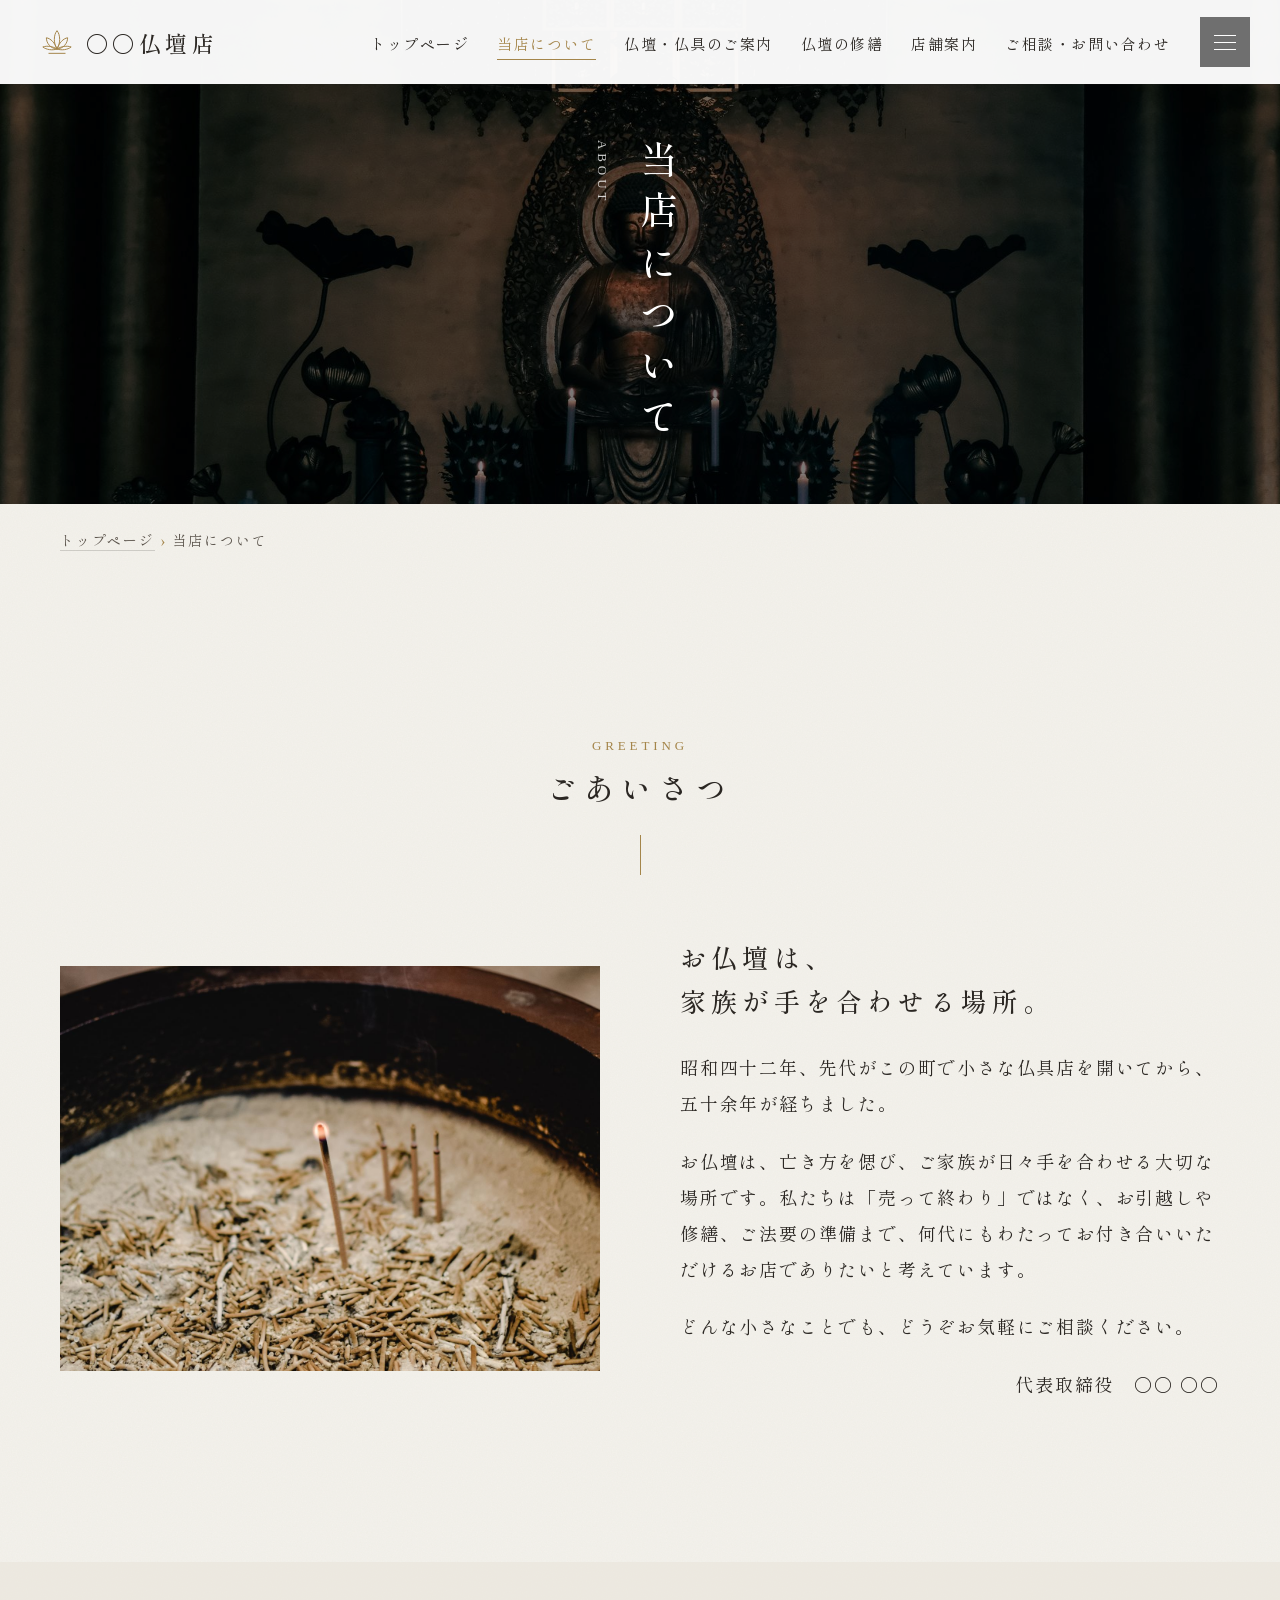
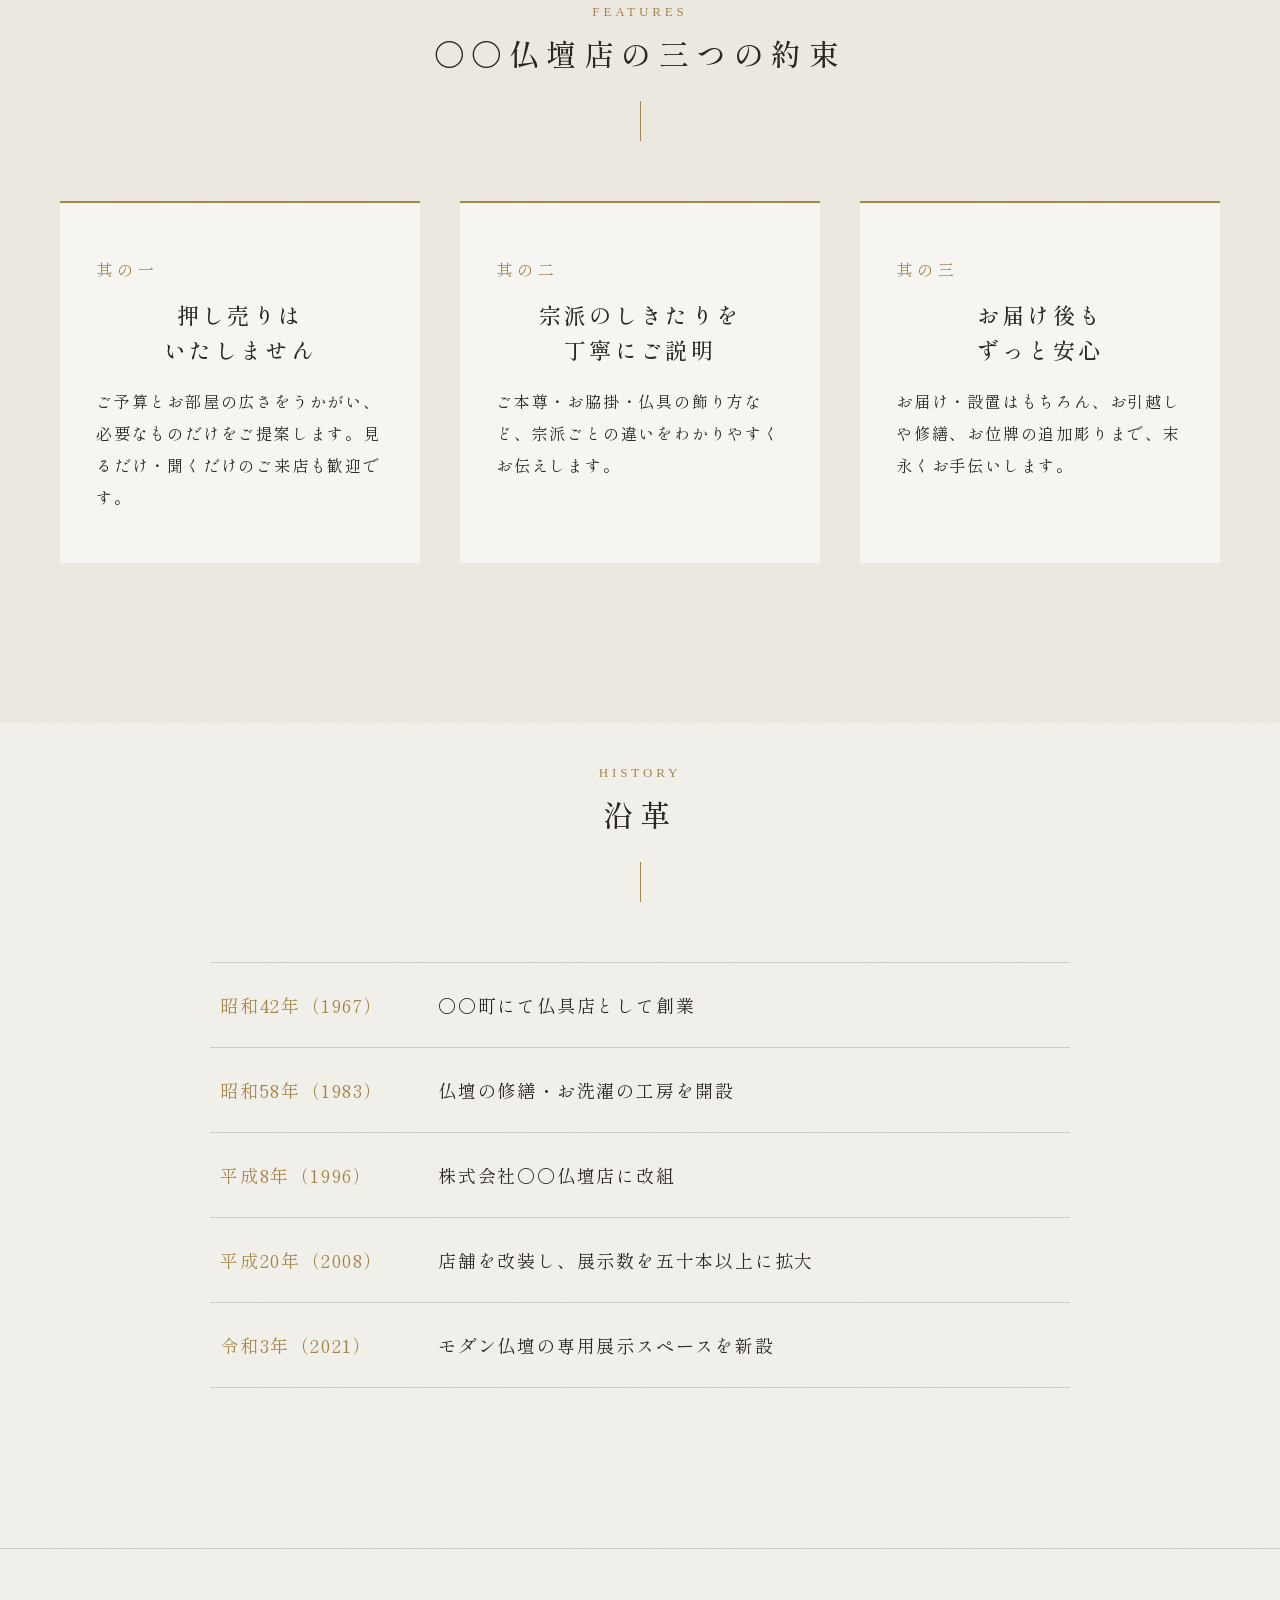
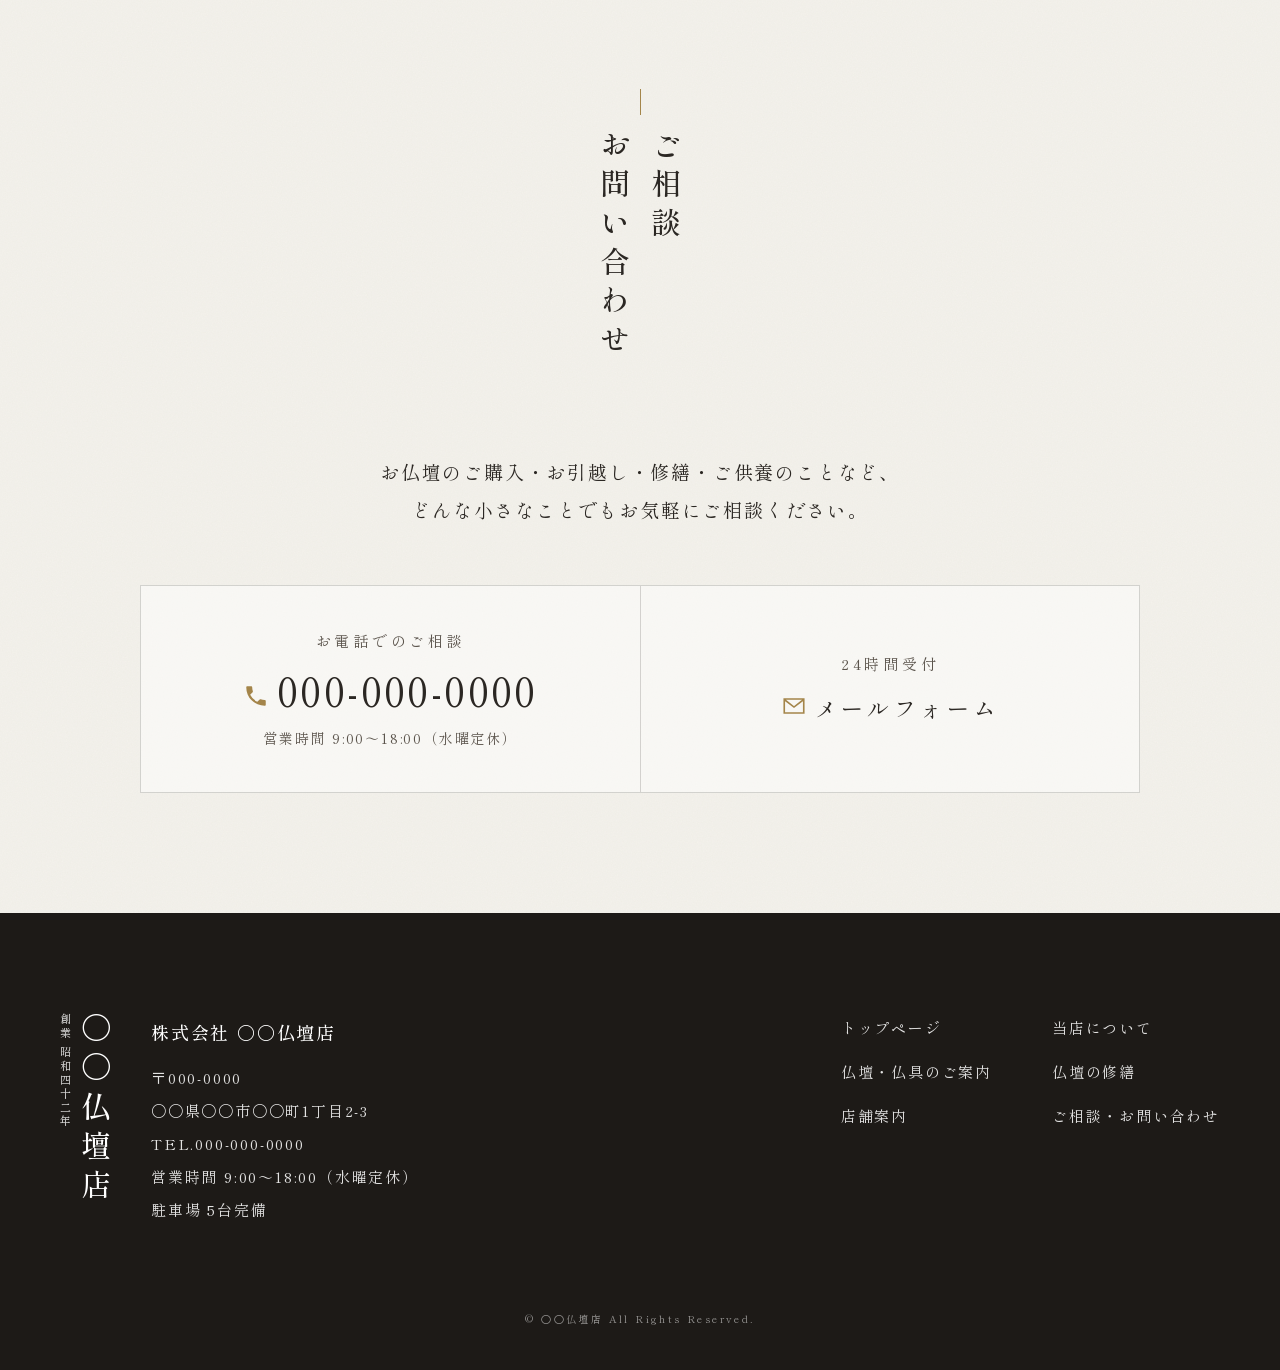
==== about/index.html @ ef10c107 "仏壇店サイト 初回コミット 木原仏壇店の構成・雰囲気に寄せた6ページの静的サイト。 明朝体と縦書きの見出し、全画面スライド、ページ遷移のフェード、 スクロール時のふわっと表示、スマホ用の固定相談ボタン" ====
<!DOCTYPE html>
<html lang="ja">
<head>
<meta charset="UTF-8">
<meta name="viewport" content="width=device-width, initial-scale=1">
<title>当店について｜〇〇仏壇店</title>
<meta name="description" content="〇〇仏壇店のごあいさつ、三つの約束、沿革をご紹介します。">
<script>document.documentElement.classList.add("js");</script>
<link rel="preconnect" href="https://fonts.googleapis.com">
<link rel="preconnect" href="https://fonts.gstatic.com" crossorigin>
<link rel="stylesheet" href="https://fonts.googleapis.com/css2?family=Shippori+Mincho:wght@400;500;600&display=swap">
<link rel="stylesheet" href="../assets/css/style.css">
</head>
<body class="is-sub">
<div class="page-fade" aria-hidden="true"></div>

<!-- ロゴマーク（蓮）：各所で <use> して使い回す -->
<svg width="0" height="0" style="position:absolute" aria-hidden="true">
  <symbol id="lotus" viewBox="0 0 48 48"><g fill="none" stroke="currentColor" stroke-width="1.4" stroke-linejoin="round"><path d="M24 8c-5 6-5 18 0 26 5-8 5-20 0-26z"/><path d="M24 34c-3-9-9-15-15-16 0 8 6 15 15 16z"/><path d="M24 34c3-9 9-15 15-16 0 8-6 15-15 16z"/><path d="M24 34C18 30 10 29 4 31c5 4 13 5 20 3z"/><path d="M24 34c6-4 14-5 20-3-5 4-13 5-20 3z"/><path d="M12 40h24"/></g></symbol>
  <symbol id="i-tel" viewBox="0 0 24 24"><path fill="currentColor" d="M6.6 10.8a15.1 15.1 0 0 0 6.6 6.6l2.2-2.2c.3-.3.7-.4 1-.2 1.1.4 2.3.6 3.6.6.6 0 1 .4 1 1V20c0 .6-.4 1-1 1A17 17 0 0 1 3 4c0-.6.4-1 1-1h3.5c.6 0 1 .4 1 1 0 1.3.2 2.5.6 3.6.1.3 0 .7-.2 1z"/></symbol>
  <symbol id="i-mail" viewBox="0 0 24 24"><path fill="none" stroke="currentColor" stroke-width="1.5" d="M3 5.5h18v13H3zM3 6l9 7 9-7"/></symbol>
  <symbol id="i-up" viewBox="0 0 24 24"><path fill="none" stroke="currentColor" stroke-width="1.5" d="M5 15l7-7 7 7"/></symbol>
</svg>

<!-- ========== 共通ヘッダー ここから ========== -->
<header class="header">
  <a class="header__logo" href="../index.html">
    <svg class="logo-mark" aria-hidden="true"><use href="#lotus"/></svg>
    <span class="logo-name">〇〇仏壇店</span>
  </a>
  <nav class="header__nav" aria-label="グローバルナビゲーション">
    <ul>
      <li><a href="../index.html">トップページ</a></li>
      <li><a class="is-current" href="../about/index.html" aria-current="page">当店について</a></li>
      <li><a href="../products/index.html">仏壇・仏具のご案内</a></li>
      <li><a href="../repair/index.html">仏壇の修繕</a></li>
      <li><a href="../shop/index.html">店舗案内</a></li>
      <li><a href="../contact/index.html">ご相談・お問い合わせ</a></li>
    </ul>
  </nav>
  <a class="header__tel" href="tel:0000000000"><small>お電話でのご相談</small>TEL.000-000-0000</a>
</header>

<button class="menu-btn" type="button" aria-label="メニューを開く" aria-controls="gmenu" aria-expanded="false"><span></span><span></span><span></span></button>
<nav class="gmenu" id="gmenu" aria-label="メニュー">
  <div class="gmenu__inner">
    <ul class="gmenu__list">
      <li><a href="../index.html">トップページ</a></li>
      <li><a class="is-current" href="../about/index.html" aria-current="page">当店について</a></li>
      <li><a href="../products/index.html">仏壇・仏具のご案内</a></li>
      <li><a href="../repair/index.html">仏壇の修繕</a></li>
      <li><a href="../shop/index.html">店舗案内</a></li>
      <li><a href="../contact/index.html">ご相談・お問い合わせ</a></li>
    </ul>
    <div class="gmenu__info">
      〇〇仏壇店<br>
      〒000-0000 〇〇県〇〇市〇〇町1丁目2-3<br>
      <a class="tel" href="tel:0000000000">TEL.000-000-0000</a>
      営業時間 9:00〜18:00（水曜定休）
    </div>
  </div>
</nav>
<!-- ========== 共通ヘッダー ここまで ========== -->

<div class="page-hero" id="top">
  <img src="../assets/img/about.jpg" alt="">
  <h1 class="page-hero__title">当店について<small>ABOUT</small></h1>
</div>
<nav class="breadcrumb" aria-label="パンくずリスト">
  <ol>
    <li><a href="../index.html">トップページ</a></li>
    <li aria-current="page">当店について</li>
  </ol>
</nav>
<main>
  <section class="section">
    <div class="wrapper">
      <h2 class="h-title fade-up"><small>GREETING</small>ごあいさつ</h2>
      <div class="media">
        <div class="media__img fade-up"><img src="../assets/img/incense.jpg" alt="香炉に立てられたお線香" loading="lazy"></div>
        <div class="media__body fade-up delay-1">
          <h3 class="media__title">お仏壇は、<br>家族が手を合わせる場所。</h3>
          <p>昭和四十二年、先代がこの町で小さな仏具店を開いてから、五十余年が経ちました。</p>
          <p>お仏壇は、亡き方を偲び、ご家族が日々手を合わせる大切な場所です。私たちは「売って終わり」ではなく、お引越しや修繕、ご法要の準備まで、何代にもわたってお付き合いいただけるお店でありたいと考えています。</p>
          <p>どんな小さなことでも、どうぞお気軽にご相談ください。</p>
          <p class="signature">代表取締役　〇〇 〇〇</p>
        </div>
      </div>
    </div>
  </section>

  <section class="section bg-deep">
    <div class="wrapper">
      <h2 class="h-title fade-up"><small>FEATURES</small>〇〇仏壇店の三つの約束</h2>
      <div class="features">
        <div class="feature fade-up">
          <p class="feature__num">其の一</p>
          <h3 class="feature__title">押し売りは<br>いたしません</h3>
          <p>ご予算とお部屋の広さをうかがい、必要なものだけをご提案します。見るだけ・聞くだけのご来店も歓迎です。</p>
        </div>
        <div class="feature fade-up delay-1">
          <p class="feature__num">其の二</p>
          <h3 class="feature__title">宗派のしきたりを<br>丁寧にご説明</h3>
          <p>ご本尊・お脇掛・仏具の飾り方など、宗派ごとの違いをわかりやすくお伝えします。</p>
        </div>
        <div class="feature fade-up delay-2">
          <p class="feature__num">其の三</p>
          <h3 class="feature__title">お届け後も<br>ずっと安心</h3>
          <p>お届け・設置はもちろん、お引越しや修繕、お位牌の追加彫りまで、末永くお手伝いします。</p>
        </div>
      </div>
    </div>
  </section>

  <section class="section">
    <div class="wrapper">
      <h2 class="h-title fade-up"><small>HISTORY</small>沿革</h2>
      <ol class="history fade-up">
        <li><time>昭和42年（1967）</time><span>〇〇町にて仏具店として創業</span></li>
        <li><time>昭和58年（1983）</time><span>仏壇の修繕・お洗濯の工房を開設</span></li>
        <li><time>平成8年（1996）</time><span>株式会社〇〇仏壇店に改組</span></li>
        <li><time>平成20年（2008）</time><span>店舗を改装し、展示数を五十本以上に拡大</span></li>
        <li><time>令和3年（2021）</time><span>モダン仏壇の専用展示スペースを新設</span></li>
      </ol>
    </div>
  </section>
</main>

<!-- ========== お問い合わせ帯（共通） ========== -->
<section class="contact-band" aria-labelledby="contact-band-title">
  <div class="wrapper">
    <h2 class="sec-title sec-title--center fade-up" id="contact-band-title">ご相談<br>お問い合わせ</h2>
    <p class="contact-band__lead fade-up">お仏壇のご購入・お引越し・修繕・ご供養のことなど、<br class="pc-only">どんな小さなことでもお気軽にご相談ください。</p>
    <div class="contact-box fade-up">
      <div>
        <p class="contact-box__label">お電話でのご相談</p>
        <a class="contact-box__tel" href="tel:0000000000"><svg aria-hidden="true"><use href="#i-tel"/></svg>000-000-0000</a>
        <p class="contact-box__note">営業時間 9:00〜18:00（水曜定休）</p>
      </div>
      <a class="contact-box__mail" href="../contact/index.html">
        <span class="contact-box__label">24時間受付</span>
        <span><svg aria-hidden="true"><use href="#i-mail"/></svg>メールフォーム</span>
      </a>
    </div>
  </div>
</section>

<!-- ========== 共通フッター ========== -->
<footer class="footer">
  <div class="wrapper">
    <div class="footer__inner">
      <div class="footer__brand">
        <p class="logo-name">〇〇仏壇店<small>創業 昭和四十二年</small></p>
        <address class="footer__address">
          <strong>株式会社 〇〇仏壇店</strong>
          〒000-0000<br>
          〇〇県〇〇市〇〇町1丁目2-3<br>
          TEL.000-000-0000<br>
          営業時間 9:00〜18:00（水曜定休）<br>
          駐車場 5台完備
        </address>
      </div>
      <nav class="footer__nav" aria-label="フッターナビゲーション">
        <ul>
      <li><a href="../index.html">トップページ</a></li>
      <li><a href="../about/index.html">当店について</a></li>
      <li><a href="../products/index.html">仏壇・仏具のご案内</a></li>
      <li><a href="../repair/index.html">仏壇の修繕</a></li>
      <li><a href="../shop/index.html">店舗案内</a></li>
      <li><a href="../contact/index.html">ご相談・お問い合わせ</a></li>
        </ul>
      </nav>
    </div>
    <p class="footer__copy"><small>&copy; 〇〇仏壇店 All Rights Reserved.</small></p>
  </div>
</footer>

<a class="to-top" href="#top" aria-label="ページの先頭へ"><svg aria-hidden="true"><use href="#i-up"/></svg></a>

<div class="sp-cta">
  <a href="tel:0000000000">電話で相談</a>
  <a href="../contact/index.html">メールで相談</a>
</div>

<script src="../assets/js/main.js"></script>
</body>
</html>
---- assets/css/style.css ----
@charset "UTF-8";
/* =========================================================
   〇〇仏壇店  共通スタイル
   - 明朝体・縦書き見出し・和紙の地色・金のアクセント
   - 1000px 未満では本文を横書きに切り替えて読みやすくする
   ========================================================= */

:root {
  --paper: #f4f2ec;
  --paper-deep: #e9e5da;
  --ink: #2b2723;
  --ink-soft: #5b544c;
  --gold: #a4854a;
  --gold-light: #cfb57e;
  --lacquer: #1d1a17;
  --line: rgba(43, 39, 35, .18);
  --white: #fff;
  --side-w: 116px;
  --ease: cubic-bezier(.25, .46, .45, .94);
  --font: "Shippori Mincho", "Hiragino Mincho ProN", "Yu Mincho", serif;
}

*, *::before, *::after { box-sizing: border-box; margin: 0; padding: 0; }

html { scroll-behavior: smooth; -webkit-text-size-adjust: 100%; overflow-x: clip; }

body {
  font-family: var(--font);
  font-size: 18px;
  line-height: 2;
  letter-spacing: .1em;
  color: var(--ink);
  background-color: var(--paper);
  /* 和紙の繊維感（SVGノイズ） */
  background-image: url("data:image/svg+xml,%3Csvg xmlns='http://www.w3.org/2000/svg' width='300' height='300'%3E%3Cfilter id='n'%3E%3CfeTurbulence type='fractalNoise' baseFrequency='.8' numOctaves='3' stitchTiles='stitch'/%3E%3CfeColorMatrix values='0 0 0 0 .4 0 0 0 0 .36 0 0 0 0 .3 0 0 0 .07 0'/%3E%3C/filter%3E%3Crect width='100%25' height='100%25' filter='url(%23n)'/%3E%3C/svg%3E");
  overflow-x: hidden;
  -webkit-font-smoothing: antialiased;
}

img { max-width: 100%; height: auto; display: block; }
a { color: inherit; text-decoration: none; }
ul, ol { list-style: none; }
h1, h2, h3, h4 { font-weight: 500; }
button { font: inherit; color: inherit; background: none; border: 0; cursor: pointer; }

.vertical { writing-mode: vertical-rl; }
.sp-only { display: none; }
.visually-hidden {
  position: absolute; width: 1px; height: 1px; overflow: hidden;
  clip: rect(0 0 0 0); white-space: nowrap;
}

/* ---------- ページ遷移（やわらかいフェード） ---------- */
.page-fade {
  position: fixed; inset: 0; z-index: 999;
  background: var(--paper);
  pointer-events: none;
  opacity: 1;
  transition: opacity 1.2s var(--ease);
}
.is-loaded .page-fade { opacity: 0; }
.is-leaving .page-fade { opacity: 1; transition-duration: .6s; }
/* JSが無効な環境では覆いを出さない */
html:not(.js) .page-fade { display: none; }

/* ---------- スクロールでふわっと表示 ---------- */
.js .fade-up {
  opacity: 0;
  transform: translateY(40px);
  transition: opacity 1.4s var(--ease), transform 1.4s var(--ease);
}
.js .fade-up.is-in { opacity: 1; transform: none; }
.fade-up.delay-1 { transition-delay: .15s; }
.fade-up.delay-2 { transition-delay: .3s; }
.fade-up.delay-3 { transition-delay: .45s; }

/* =========================================================
   ロゴ
   ========================================================= */
.logo-mark { width: 44px; height: 44px; color: currentColor; }
.logo-name { font-size: 30px; letter-spacing: .3em; line-height: 1; font-weight: 500; }
.logo-name small { display: block; font-size: 11px; letter-spacing: .25em; margin-top: 12px; opacity: .8; }

/* =========================================================
   トップ：メインビジュアル
   ========================================================= */
.mv {
  position: relative;
  height: 100vh;
  height: 100svh;
  min-height: 560px;
  overflow: hidden;
  color: var(--white);
  background: var(--lacquer);
}
.mv__slides { position: absolute; inset: 0; filter: brightness(60%); }
.mv__slide {
  position: absolute; inset: 0;
  opacity: 0;
  transform: scale(1);
  transition: opacity 2s linear, transform 8s linear;
}
.mv__slide img { width: 100%; height: 100%; object-fit: cover; }
.mv__slide.is-show { opacity: 1; }
.mv__slide.is-zoom { transform: scale(1.1); }

/* 左の縦長サイドバー */
.mv__side {
  position: absolute; top: 0; left: 0; z-index: 3;
  width: var(--side-w); height: 100%;
  display: flex; flex-direction: column; align-items: center; justify-content: space-between;
  padding: 50px 0 40px;
  border-right: 1px solid rgba(255, 255, 255, .2);
}
.mv__logo { display: flex; flex-direction: column; align-items: center; gap: 22px; }
.mv__logo .logo-name { writing-mode: vertical-rl; font-size: 34px; }
.mv__logo .logo-name small { margin: 0 12px 0 0; }
.mv__side-text { writing-mode: vertical-rl; font-size: 14px; letter-spacing: .2em; line-height: 2.2; opacity: .9; }

/* 中央のキャッチコピー（縦書き） */
.mv__catch {
  position: absolute; z-index: 3;
  top: 50%; left: 50%;
  transform: translate(-50%, -50%);
  writing-mode: vertical-rl;
  font-size: clamp(30px, 3vw, 42px);
  line-height: 2;
  letter-spacing: .3em;
  font-weight: 500;
  text-shadow: 0 0 24px rgba(0, 0, 0, .4);
}
.mv__catch-line { display: block; overflow: hidden; }
.mv__catch-line span { display: block; }
.js .mv__catch-line span { opacity: 0; transform: translateY(-100%); }
.is-loaded .mv__catch-line span { animation: slideDown 2.4s var(--ease) forwards; }
.is-loaded .mv__catch-line:nth-child(2) span { animation-delay: .5s; }
.is-loaded .mv__catch-line:nth-child(3) span { animation-delay: 1s; }
@keyframes slideDown { to { opacity: 1; transform: none; } }

/* 右端の縦リンク */
.mv__right {
  position: absolute; top: 0; right: 0; z-index: 3; height: 100%;
  display: flex; flex-direction: column; justify-content: center;
}
.mv__right-link {
  writing-mode: vertical-rl;
  display: flex; align-items: center; gap: 14px;
  padding: 36px 17px;
  background: rgba(0, 0, 0, .5);
  font-size: 16px; letter-spacing: .25em;
  transition: background .4s;
}
.mv__right-link:hover { background: rgba(0, 0, 0, .8); }
.mv__right-link svg { width: 18px; height: 18px; }

/* スライド進行バー */
.mv__bar {
  position: absolute; z-index: 3; left: 50%; bottom: 28px;
  transform: translateX(-50%);
  display: flex; gap: 4px;
}
.mv__bar span { width: 60px; height: 2px; background: rgba(255, 255, 255, .25); position: relative; overflow: hidden; }
.mv__bar span::after {
  content: ""; position: absolute; inset: 0; background: #fff;
  transform: scaleX(0); transform-origin: left;
}
.mv__bar span.is-active::after { animation: barGrow var(--slide-ms, 6000ms) linear forwards; }
@keyframes barGrow { to { transform: scaleX(1); } }

.mv__scroll {
  position: absolute; z-index: 3; bottom: 0; right: 110px;
  writing-mode: vertical-rl; font-size: 12px; letter-spacing: .3em;
  padding-bottom: 90px;
}
.mv__scroll::after {
  content: ""; position: absolute; bottom: 0; left: 50%;
  width: 1px; height: 80px; background: rgba(255, 255, 255, .6);
  animation: scrollLine 2.4s var(--ease) infinite;
  transform-origin: top;
}
@keyframes scrollLine { 0% { transform: scaleY(0); } 50% { transform: scaleY(1); transform-origin: top; } 51% { transform-origin: bottom; } 100% { transform: scaleY(0); transform-origin: bottom; } }

/* =========================================================
   固定ヘッダー（トップは500pxスクロールで出現／下層は常時）
   ========================================================= */
.header {
  position: fixed; top: 0; left: 0; right: 0; z-index: 100;
  height: 84px;
  display: flex; align-items: center; justify-content: space-between;
  padding: 0 110px 0 40px;
  background: rgba(255, 255, 255, .96);
  box-shadow: 0 1px 0 var(--line);
  transform: translateY(-100%);
  transition: transform .5s var(--ease);
}
.header.is-show, .is-sub .header { transform: none; }
.header__logo { display: flex; align-items: center; gap: 12px; }
.header__logo .logo-mark { width: 34px; height: 34px; color: var(--gold); }
.header__logo .logo-name { font-size: 22px; letter-spacing: .2em; }
.header__nav ul { display: flex; gap: 28px; }
.header__nav a { font-size: 15px; letter-spacing: .1em; position: relative; padding: 6px 0; white-space: nowrap; }
.header__nav a::after {
  content: ""; position: absolute; left: 0; bottom: 0; width: 100%; height: 1px;
  background: var(--gold); transform: scaleX(0); transition: transform .4s var(--ease);
}
.header__nav a:hover::after, .header__nav a.is-current::after { transform: scaleX(1); }
.header__nav a.is-current { color: var(--gold); }
.header__tel { font-size: 20px; letter-spacing: .08em; white-space: nowrap; }
.header__tel small { font-size: 12px; display: block; line-height: 1.2; color: var(--ink-soft); }

/* =========================================================
   ハンバーガー＋全画面メニュー
   ========================================================= */
.menu-btn {
  position: fixed; top: 17px; right: 30px; z-index: 300;
  width: 50px; height: 50px;
  background: rgba(0, 0, 0, .55);
  transition: background .3s;
}
.menu-btn:hover { background: rgba(0, 0, 0, .8); }
.menu-btn span {
  position: absolute; left: 14px; width: 22px; height: 1px; background: #fff;
  transition: transform .4s var(--ease), opacity .4s, top .4s var(--ease);
}
.menu-btn span:nth-child(1) { top: 18px; }
.menu-btn span:nth-child(2) { top: 25px; }
.menu-btn span:nth-child(3) { top: 32px; }
.menu-open .menu-btn span:nth-child(1) { top: 25px; transform: rotate(45deg); }
.menu-open .menu-btn span:nth-child(2) { opacity: 0; }
.menu-open .menu-btn span:nth-child(3) { top: 25px; transform: rotate(-45deg); }

.gmenu {
  position: fixed; inset: 0; z-index: 250;
  background: rgba(20, 17, 14, .94);
  color: #fff;
  display: flex; align-items: center; justify-content: center;
  opacity: 0; visibility: hidden;
  transition: opacity .7s var(--ease), visibility .7s;
}
.menu-open .gmenu { opacity: 1; visibility: visible; }
.menu-open { overflow: hidden; }
.gmenu__inner { display: flex; flex-direction: row-reverse; gap: 80px; align-items: flex-start; }
.gmenu__list { writing-mode: vertical-rl; display: flex; gap: 10px; }
.gmenu__list a {
  display: block; font-size: 24px; letter-spacing: .3em; padding: 0 18px;
  opacity: 0; transform: translateY(-20px);
  transition: opacity .6s var(--ease), transform .6s var(--ease), color .3s;
}
.gmenu__list a:hover, .gmenu__list a.is-current { color: var(--gold-light); }
.menu-open .gmenu__list a { opacity: 1; transform: none; }
.menu-open .gmenu__list li:nth-child(2) a { transition-delay: .06s; }
.menu-open .gmenu__list li:nth-child(3) a { transition-delay: .12s; }
.menu-open .gmenu__list li:nth-child(4) a { transition-delay: .18s; }
.menu-open .gmenu__list li:nth-child(5) a { transition-delay: .24s; }
.menu-open .gmenu__list li:nth-child(6) a { transition-delay: .3s; }
.gmenu__info { font-size: 15px; line-height: 2.2; border-top: 1px solid rgba(255, 255, 255, .25); padding-top: 24px; }
.gmenu__info .tel { font-size: 28px; letter-spacing: .06em; display: block; }

/* =========================================================
   セクション共通
   ========================================================= */
.wrapper { max-width: 1400px; margin: 0 auto; padding: 0 60px; }
.section { position: relative; padding: 160px 0; overflow-x: clip; }
.section + .section { padding-top: 40px; }

/* 縦書きのセクション見出し */
.sec-title {
  writing-mode: vertical-rl;
  font-size: 30px;
  line-height: 1.7;
  letter-spacing: .3em;
  position: relative;
  padding-top: 40px;
}
.sec-title::before {
  content: ""; position: absolute; top: 0; left: 50%;
  width: 1px; height: 26px; background: var(--gold);
}
.sec-title--center { margin: 0 auto 90px; }

/* 縦書きの本文ブロック（右から左へ読む） */
.v-text {
  writing-mode: vertical-rl;
  display: flex; flex-direction: column; gap: 0;
  height: 26em;
  font-size: 18px;
  line-height: 2.4;
  letter-spacing: .2em;
}
.v-text p + p { margin-right: 2.4em; }
.v-text .em { font-size: 26px; letter-spacing: .25em; line-height: 1.9; margin-left: 1.6em; }

/* 丸い矢印リンク */
.circle-link {
  display: inline-flex; align-items: center; gap: 24px;
  font-size: 16px; letter-spacing: .2em;
}
.circle-link__arrow {
  position: relative; width: 120px; height: 120px; flex-shrink: 0;
  border: 1px solid var(--line); border-radius: 50%;
  transition: border-color .4s, background .4s;
}
.circle-link__arrow::before {
  content: ""; position: absolute; top: 50%; left: 30px; width: 60px; height: 1px; background: var(--ink);
  transition: transform .5s var(--ease);
}
.circle-link__arrow::after {
  content: ""; position: absolute; top: 50%; right: 30px; width: 10px; height: 1px; background: var(--ink);
  transform-origin: right; transform: rotate(35deg);
  transition: transform .5s var(--ease);
}
.circle-link:hover .circle-link__arrow { border-color: var(--gold); background: rgba(164, 133, 74, .08); }
.circle-link:hover .circle-link__arrow::before { transform: translateX(8px); }
.circle-link:hover .circle-link__arrow::after { transform: translateX(8px) rotate(35deg); }

.more-link { text-align: center; margin-top: 80px; }

/* 青海波の飾り */
.wave-deco {
  position: absolute; width: 360px; height: 180px; pointer-events: none; opacity: .5;
  background-image: url("data:image/svg+xml,%3Csvg xmlns='http://www.w3.org/2000/svg' width='60' height='30' viewBox='0 0 60 30'%3E%3Cg fill='none' stroke='%23a4854a' stroke-width='.8'%3E%3Ccircle cx='30' cy='30' r='28'/%3E%3Ccircle cx='30' cy='30' r='21'/%3E%3Ccircle cx='30' cy='30' r='14'/%3E%3Ccircle cx='30' cy='30' r='7'/%3E%3Ccircle cx='0' cy='15' r='28'/%3E%3Ccircle cx='0' cy='15' r='21'/%3E%3Ccircle cx='0' cy='15' r='14'/%3E%3Ccircle cx='60' cy='15' r='28'/%3E%3Ccircle cx='60' cy='15' r='21'/%3E%3Ccircle cx='60' cy='15' r='14'/%3E%3C/g%3E%3C/svg%3E");
  -webkit-mask-image: radial-gradient(ellipse at center, #000 30%, transparent 70%);
          mask-image: radial-gradient(ellipse at center, #000 30%, transparent 70%);
}

/* ---------- トップ：ごあいさつ ---------- */
.intro__inner { display: flex; flex-direction: row-reverse; justify-content: center; gap: 110px; }
.intro .sec-title { font-size: 34px; }
.intro .circle-link { writing-mode: vertical-rl; align-self: flex-end; }
.intro .wave-deco { left: -40px; top: 60px; }

/* ---------- 仏壇・仏具のご案内（2×2グリッド） ---------- */
.cards { display: grid; grid-template-columns: repeat(2, 1fr); gap: 40px; }
.card {
  position: relative; display: block; height: 420px; overflow: hidden; color: #fff;
  background: var(--lacquer);
}
.card img {
  position: absolute; inset: 0; width: 100%; height: 100%; object-fit: cover;
  filter: brightness(62%);
  transition: transform 1.6s var(--ease), filter .8s;
}
.card:hover img { transform: scale(1.06); filter: brightness(45%); }
.card__title {
  position: absolute; top: 44px; right: 44px;
  writing-mode: vertical-rl; font-size: 28px; letter-spacing: .3em; line-height: 1.6;
}
.card__title small { display: block; font-size: 16px; letter-spacing: .2em; margin-right: 10px; opacity: .85; }
.card__text {
  position: absolute; left: 40px; bottom: 36px; right: 140px;
  font-size: 16px; line-height: 1.9; letter-spacing: .1em;
}
.card__more {
  position: absolute; left: 40px; bottom: -30px; opacity: 0;
  font-size: 13px; letter-spacing: .25em; border-bottom: 1px solid rgba(255, 255, 255, .6);
  transition: opacity .6s, bottom .6s var(--ease);
}

/* ---------- 修繕 ---------- */
.repair__lead { text-align: center; font-size: 22px; letter-spacing: .2em; margin-bottom: 70px; }
.repair__lead ruby rt { font-size: 11px; letter-spacing: .2em; }
.troubles { display: flex; justify-content: center; gap: 40px; margin-bottom: 90px; }
.trouble {
  width: 220px; height: 220px; border-radius: 50%;
  border: 1px solid var(--gold);
  display: flex; align-items: center; justify-content: center;
  writing-mode: vertical-rl;
  font-size: 22px; letter-spacing: .25em; line-height: 1.8;
  background: rgba(255, 255, 255, .45);
  position: relative;
}
.trouble::before {
  content: ""; position: absolute; inset: 8px; border-radius: 50%; border: 1px solid rgba(164, 133, 74, .35);
}
.repair__body { display: flex; flex-direction: row-reverse; justify-content: center; align-items: flex-start; gap: 80px; }
.repair__body .v-text { height: 17em; }
.repair__img { width: 460px; aspect-ratio: 4 / 3; object-fit: cover; }

/* ---------- 店舗案内 ---------- */
.shop__inner { display: flex; flex-direction: row-reverse; justify-content: center; align-items: flex-start; gap: 80px; }
.shop__side-img { width: 220px; height: 560px; object-fit: cover; }
.shop__main { display: flex; flex-direction: column; gap: 60px; }
.shop__main .v-text { height: 16em; align-self: flex-end; }
.info-box { background: var(--lacquer); color: #fff; padding: 50px 56px; min-width: 560px; }
.info-box__title { font-size: 20px; letter-spacing: .3em; margin-bottom: 26px; display: flex; align-items: center; gap: 16px; }
.info-box__title::after { content: ""; flex: 1; height: 1px; background: rgba(255, 255, 255, .25); }
.info-box dl { display: grid; grid-template-columns: 7em 1fr; row-gap: 10px; font-size: 17px; line-height: 1.9; }
.info-box dt { color: var(--gold-light); }
.info-box a { border-bottom: 1px solid rgba(255, 255, 255, .4); }
.info-box .big-tel { font-size: 24px; letter-spacing: .06em; border: 0; }

/* =========================================================
   お問い合わせ帯（全ページ共通）
   ========================================================= */
.contact-band { padding: 140px 0 120px; border-top: 1px solid var(--line); position: relative; }
.contact-band__lead { text-align: center; font-size: 19px; margin-bottom: 56px; }
.contact-box { display: grid; grid-template-columns: 1fr 1fr; max-width: 1000px; margin: 0 auto; border: 1px solid var(--line); background: rgba(255, 255, 255, .5); }
.contact-box > * { padding: 40px 30px; text-align: center; display: flex; flex-direction: column; align-items: center; justify-content: center; gap: 6px; }
.contact-box > * + * { border-left: 1px solid var(--line); }
.contact-box__label { font-size: 15px; letter-spacing: .25em; color: var(--ink-soft); }
.contact-box__tel { font-size: 40px; letter-spacing: .06em; line-height: 1.4; }
.contact-box__tel svg, .contact-box__mail svg { width: 26px; height: 26px; vertical-align: -2px; margin-right: 8px; color: var(--gold); }
.contact-box__note { font-size: 14px; color: var(--ink-soft); }
.contact-box__mail { font-size: 22px; letter-spacing: .2em; transition: background .4s, color .4s; }
.contact-box__mail:hover { background: var(--lacquer); color: #fff; }

/* =========================================================
   フッター
   ========================================================= */
.footer { background: var(--lacquer); color: rgba(255, 255, 255, .88); padding: 100px 0 40px; }
.footer__inner { display: flex; justify-content: space-between; gap: 60px; flex-wrap: wrap; }
.footer__brand { display: flex; gap: 40px; }
.footer__brand .logo-name { writing-mode: vertical-rl; font-size: 30px; color: #fff; }
.footer__brand .logo-name small { margin: 0 10px 0 0; }
.footer__brand .logo-mark { color: var(--gold-light); }
.footer__address { font-size: 15px; line-height: 2.2; font-style: normal; }
.footer__address strong { font-size: 18px; font-weight: 500; display: block; margin-bottom: 8px; color: #fff; }
.footer__nav ul { display: grid; grid-template-columns: repeat(2, auto); gap: 14px 60px; font-size: 15px; }
.footer__nav a { transition: color .3s; }
.footer__nav a:hover { color: var(--gold-light); }
.footer__copy { margin-top: 80px; text-align: center; font-size: 12px; letter-spacing: .2em; opacity: .6; }

/* ページトップ */
.to-top {
  position: fixed; right: 30px; bottom: 30px; z-index: 90;
  width: 50px; height: 50px; background: rgba(0, 0, 0, .55); color: #fff;
  display: flex; align-items: center; justify-content: center;
  opacity: 0; visibility: hidden; transition: opacity .5s, visibility .5s, background .3s;
}
.to-top.is-show { opacity: 1; visibility: visible; }
.to-top:hover { background: rgba(0, 0, 0, .8); }
.to-top svg { width: 16px; height: 16px; }

/* スマホ用の固定CTA */
.sp-cta { display: none; }

/* =========================================================
   下層ページ
   ========================================================= */
.page-hero {
  position: relative; height: 56vh; min-height: 420px;
  color: #fff; overflow: hidden; background: var(--lacquer);
  display: flex; align-items: center; justify-content: center;
}
.page-hero img {
  position: absolute; inset: 0; width: 100%; height: 100%; object-fit: cover; filter: brightness(50%);
  transform: scale(1.08); transition: transform 3s var(--ease);
}
.is-loaded .page-hero img { transform: scale(1); }
.page-hero__title {
  position: relative; writing-mode: vertical-rl;
  font-size: 38px; letter-spacing: .35em; line-height: 1.6;
  margin-top: 84px;
}
.page-hero__title small { display: block; font-size: 13px; letter-spacing: .3em; margin-right: 16px; opacity: .8; font-family: Georgia, serif; }

.breadcrumb { max-width: 1400px; margin: 0 auto; padding: 22px 60px; font-size: 14px; color: var(--ink-soft); }
.breadcrumb ol { display: flex; flex-wrap: wrap; gap: 6px; }
.breadcrumb li + li::before { content: "›"; margin-right: 6px; color: var(--gold); }
.breadcrumb a { border-bottom: 1px solid var(--line); }
.breadcrumb a:hover { color: var(--gold); }

/* 下層の横書き見出し */
.h-title { text-align: center; font-size: 30px; letter-spacing: .25em; line-height: 1.6; margin-bottom: 60px; }
.h-title::after { content: ""; display: block; width: 1px; height: 40px; background: var(--gold); margin: 24px auto 0; }
.h-title small { display: block; font-size: 13px; letter-spacing: .3em; color: var(--gold); font-family: Georgia, serif; margin-bottom: 6px; }
.lead { max-width: 960px; margin: 0 auto 70px; text-align: center; font-size: 18px; line-height: 2.2; }

/* 画像と文章の2カラム */
.media { display: grid; grid-template-columns: 1fr 1fr; gap: 80px; align-items: center; }
.media + .media { margin-top: 120px; }
.media--rev .media__img { order: 2; }
.media__img img { width: 100%; aspect-ratio: 4 / 3; object-fit: cover; }
.media__title { font-size: 26px; letter-spacing: .2em; line-height: 1.7; margin-bottom: 26px; }
.media__title small { display: block; font-size: 15px; color: var(--gold); letter-spacing: .2em; }
.media__body p + p { margin-top: 1.2em; }
.price { margin-top: 26px; padding: 16px 22px; border-left: 2px solid var(--gold); background: rgba(255, 255, 255, .5); font-size: 16px; }
.price strong { font-size: 22px; font-weight: 500; }

/* 3つの特徴 */
.features { display: grid; grid-template-columns: repeat(3, 1fr); gap: 40px; }
.feature { background: rgba(255, 255, 255, .6); padding: 50px 36px; text-align: center; border-top: 2px solid var(--gold); }
.feature__num { font-size: 15px; letter-spacing: .3em; color: var(--gold); }
.feature__title { font-size: 22px; letter-spacing: .15em; margin: 12px 0 18px; line-height: 1.6; }
.feature p { font-size: 16px; text-align: left; }

/* 沿革 */
.history { max-width: 860px; margin: 0 auto; border-top: 1px solid var(--line); }
.history li { display: grid; grid-template-columns: 11em 1fr; gap: 20px; padding: 24px 10px; border-bottom: 1px solid var(--line); }
.history time { color: var(--gold); }

/* 流れ（STEP） */
.flow { display: grid; grid-template-columns: repeat(5, 1fr); gap: 16px; counter-reset: step; }
.flow li { background: rgba(255, 255, 255, .6); padding: 40px 18px 34px; text-align: center; position: relative; }
.flow li::before {
  counter-increment: step; content: "STEP " counter(step);
  display: block; font-family: Georgia, serif; font-size: 13px; letter-spacing: .2em; color: var(--gold); margin-bottom: 10px;
}
.flow li:not(:last-child)::after {
  content: ""; position: absolute; top: 50%; right: -12px; width: 8px; height: 8px;
  border-top: 1px solid var(--gold); border-right: 1px solid var(--gold); transform: translateY(-50%) rotate(45deg);
}
.flow h3 { font-size: 20px; letter-spacing: .15em; margin-bottom: 12px; }
.flow p { font-size: 15px; text-align: left; line-height: 1.9; }

/* よくある質問 */
.faq { max-width: 900px; margin: 0 auto; }
.faq details { border-bottom: 1px solid var(--line); }
.faq summary {
  list-style: none; cursor: pointer; padding: 26px 50px 26px 10px; font-size: 19px; position: relative;
}
.faq summary::-webkit-details-marker { display: none; }
.faq summary::before { content: "問"; color: var(--gold); margin-right: 16px; }
.faq summary::after {
  content: ""; position: absolute; right: 16px; top: 50%; width: 10px; height: 10px;
  border-right: 1px solid var(--ink); border-bottom: 1px solid var(--ink);
  transform: translateY(-70%) rotate(45deg); transition: transform .4s var(--ease);
}
.faq details[open] summary::after { transform: translateY(-30%) rotate(225deg); }
.faq .answer { padding: 0 10px 30px 52px; color: var(--ink-soft); }

/* 表 */
.table { width: 100%; max-width: 900px; margin: 0 auto; border-collapse: collapse; }
.table th, .table td { padding: 22px 20px; border-bottom: 1px solid var(--line); text-align: left; vertical-align: top; }
.table th { width: 11em; font-weight: 500; color: var(--gold); white-space: nowrap; }

.map {
  max-width: 900px; margin: 60px auto 0; aspect-ratio: 16 / 7;
  background: var(--paper-deep); display: flex; align-items: center; justify-content: center;
  color: var(--ink-soft); font-size: 15px; border: 1px solid var(--line);
}

/* フォーム */
.form { max-width: 820px; margin: 0 auto; }
.form__row { display: grid; grid-template-columns: 12em 1fr; gap: 24px; padding: 26px 0; border-bottom: 1px solid var(--line); align-items: start; }
.form__row label, .form__label { padding-top: 10px; font-size: 17px; }
.req { display: inline-block; font-size: 12px; background: var(--gold); color: #fff; padding: 0 8px; margin-left: 10px; letter-spacing: .1em; line-height: 1.8; vertical-align: 2px; }
.form input[type="text"], .form input[type="tel"], .form input[type="email"], .form select, .form textarea {
  width: 100%; font: inherit; font-size: 18px; padding: 14px 16px;
  border: 1px solid var(--line); background: #fff; color: var(--ink); border-radius: 0;
}
.form textarea { min-height: 200px; resize: vertical; }
.form input:focus, .form select:focus, .form textarea:focus { outline: 2px solid var(--gold-light); outline-offset: 1px; }
.form__checks { display: flex; flex-wrap: wrap; gap: 10px 26px; padding-top: 10px; }
.form__checks label { padding: 0; display: flex; align-items: center; gap: 8px; cursor: pointer; }
.form__checks input { width: 20px; height: 20px; accent-color: var(--gold); }
.form__submit { text-align: center; margin-top: 60px; }
.btn {
  display: inline-block; min-width: 320px; padding: 22px 40px;
  background: var(--lacquer); color: #fff; font-size: 18px; letter-spacing: .3em;
  transition: background .4s;
}
.btn:hover { background: var(--gold); }
.form__note { text-align: center; font-size: 14px; color: var(--ink-soft); margin-top: 20px; }

.bg-deep { background: rgba(233, 229, 218, .6); }

/* =========================================================
   レスポンシブ
   ========================================================= */
@media (max-width: 1440px) {
  .header__tel { display: none; }
}

@media (max-width: 1200px) {
  .header__nav { display: none; }
  .troubles { gap: 20px; }
  .trouble { width: 180px; height: 180px; font-size: 19px; }
  .flow { grid-template-columns: repeat(3, 1fr); row-gap: 30px; }
  .flow li:nth-child(3)::after { display: none; }
}

@media (max-width: 1000px) {
  body { font-size: 17px; }
  .wrapper { padding: 0 24px; }
  .section { padding: 100px 0; }
  .sp-only { display: block; }
  .pc-only { display: none; }

  /* メインビジュアル */
  .mv__side { width: auto; height: auto; border: 0; padding: 22px 24px; flex-direction: row; }
  .mv__logo { flex-direction: row; gap: 12px; }
  .mv__logo .logo-name { writing-mode: horizontal-tb; font-size: 22px; }
  .mv__logo .logo-name small { margin: 6px 0 0; font-size: 10px; }
  .mv__logo .logo-mark { width: 34px; height: 34px; }
  .mv__side-text, .mv__right, .mv__scroll { display: none; }
  .mv__catch { font-size: 30px; }

  .header { height: 68px; padding: 0 90px 0 20px; }
  .header__tel { display: none; }
  .header__logo .logo-name { font-size: 19px; }
  .menu-btn { top: 9px; right: 16px; }

  /* 縦書き本文 → 横書き */
  .v-text { writing-mode: horizontal-tb; height: auto; line-height: 2.1; letter-spacing: .08em; }
  .v-text p + p { margin: 1.4em 0 0; }
  .v-text .em { font-size: 22px; margin: 0 0 .6em; }

  .intro__inner, .repair__body, .shop__inner { flex-direction: column; align-items: center; gap: 50px; }
  .intro .circle-link { writing-mode: horizontal-tb; align-self: center; }
  .sec-title { font-size: 26px; }
  .intro .sec-title { font-size: 28px; }
  .sec-title--center { margin-bottom: 60px; }

  .cards { grid-template-columns: 1fr; gap: 20px; }
  .card { height: 300px; }
  .card__title { top: 28px; right: 28px; font-size: 24px; }
  .card__text { left: 24px; right: 110px; bottom: 24px; font-size: 15px; }

  .repair__lead { font-size: 16px; letter-spacing: .1em; margin-bottom: 40px; }
  .troubles { flex-wrap: wrap; gap: 14px; margin-bottom: 50px; }
  .trouble { width: calc(50% - 7px); max-width: 170px; height: auto; aspect-ratio: 1; font-size: 18px; }
  .repair__img { width: 100%; }

  .shop__side-img { width: 100%; height: 240px; }
  .shop__main { width: 100%; gap: 40px; }
  .info-box { min-width: 0; padding: 36px 24px; }
  .info-box dl { grid-template-columns: 1fr; row-gap: 0; }
  .info-box dd { margin-bottom: 12px; }

  .contact-band { padding: 90px 0 80px; }
  .contact-box { grid-template-columns: 1fr; }
  .contact-box > * + * { border-left: 0; border-top: 1px solid var(--line); }
  .contact-box__tel { font-size: 32px; }

  .footer { padding: 70px 0 110px; }
  .footer__inner { flex-direction: column; }
  .footer__copy { margin-top: 50px; }

  .to-top { bottom: 90px; right: 16px; }
  .sp-cta {
    display: grid; grid-template-columns: 1fr 1fr;
    position: fixed; left: 0; right: 0; bottom: 0; z-index: 95;
  }
  .sp-cta a { padding: 16px 0; text-align: center; font-size: 17px; letter-spacing: .15em; color: #fff; }
  .sp-cta a:first-child { background: var(--gold); }
  .sp-cta a:last-child { background: var(--lacquer); }

  .gmenu__inner { flex-direction: column; align-items: center; gap: 40px; }
  .gmenu__list { writing-mode: horizontal-tb; flex-direction: column; text-align: center; gap: 4px; }
  .gmenu__list a { font-size: 21px; padding: 10px; }
  .gmenu__info { text-align: center; }

  .page-hero { height: 44vh; min-height: 320px; }
  .page-hero__title { font-size: 30px; margin-top: 68px; }
  .breadcrumb { padding: 16px 24px; }
  .h-title { font-size: 25px; margin-bottom: 44px; }
  .lead { text-align: left; margin-bottom: 50px; }
  .media { grid-template-columns: 1fr; gap: 30px; }
  .media--rev .media__img { order: 0; }
  .media + .media { margin-top: 80px; }
  .features { grid-template-columns: 1fr; gap: 20px; }
  .flow { grid-template-columns: 1fr; }
  .flow li::after { display: none; }
  .history li { grid-template-columns: 1fr; gap: 0; }
  .table th, .table td { display: block; width: 100%; padding: 12px 6px; }
  .table th { border-bottom: 0; padding-top: 22px; }
  .form__row { grid-template-columns: 1fr; gap: 8px; }
  .btn { min-width: 0; width: 100%; }
}

@media (prefers-reduced-motion: reduce) {
  *, *::before, *::after { animation: none !important; transition: none !important; }
  .js .fade-up, .js .mv__catch-line span { opacity: 1; transform: none; }
  .page-fade { display: none; }
  html { scroll-behavior: auto; }
}

/* 署名・強調 */
.signature { text-align: right; margin-top: 2em; }
.lead strong { font-weight: 600; color: var(--ink); }
.nowrap { white-space: nowrap; }
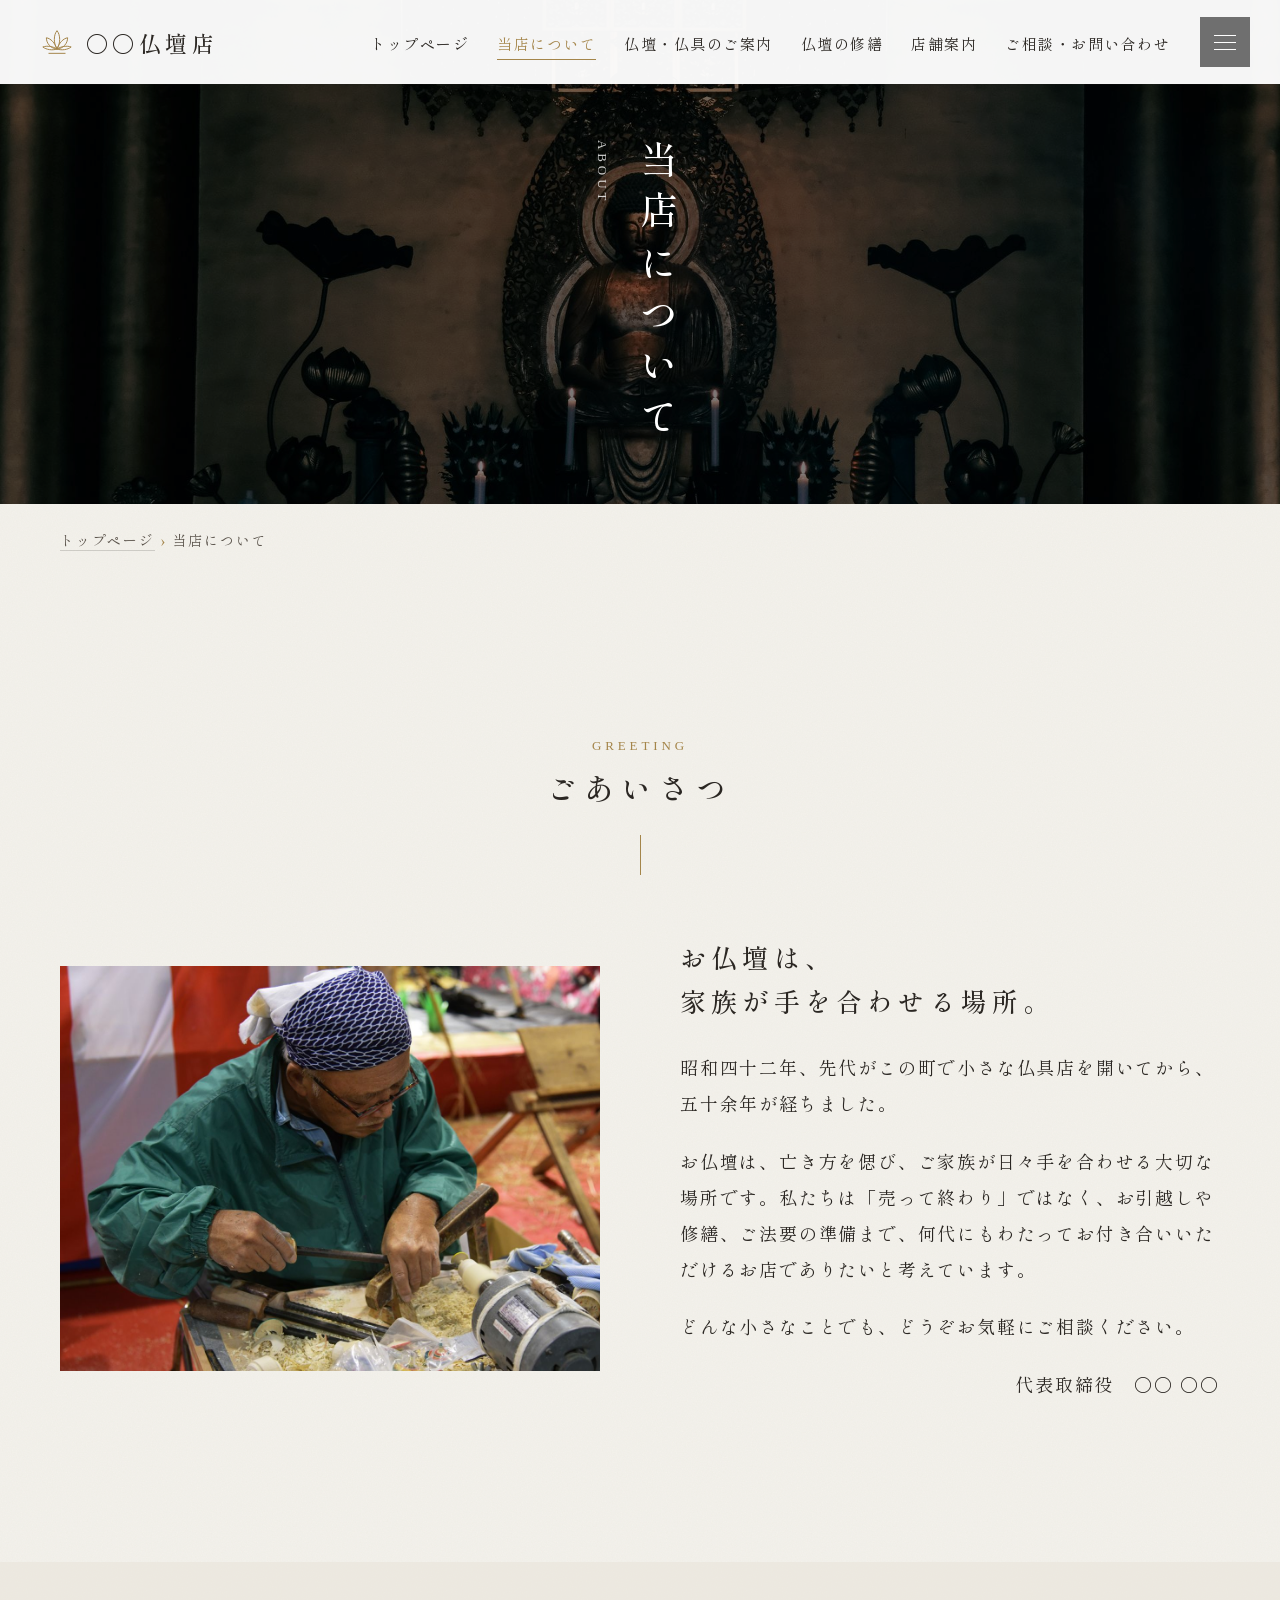
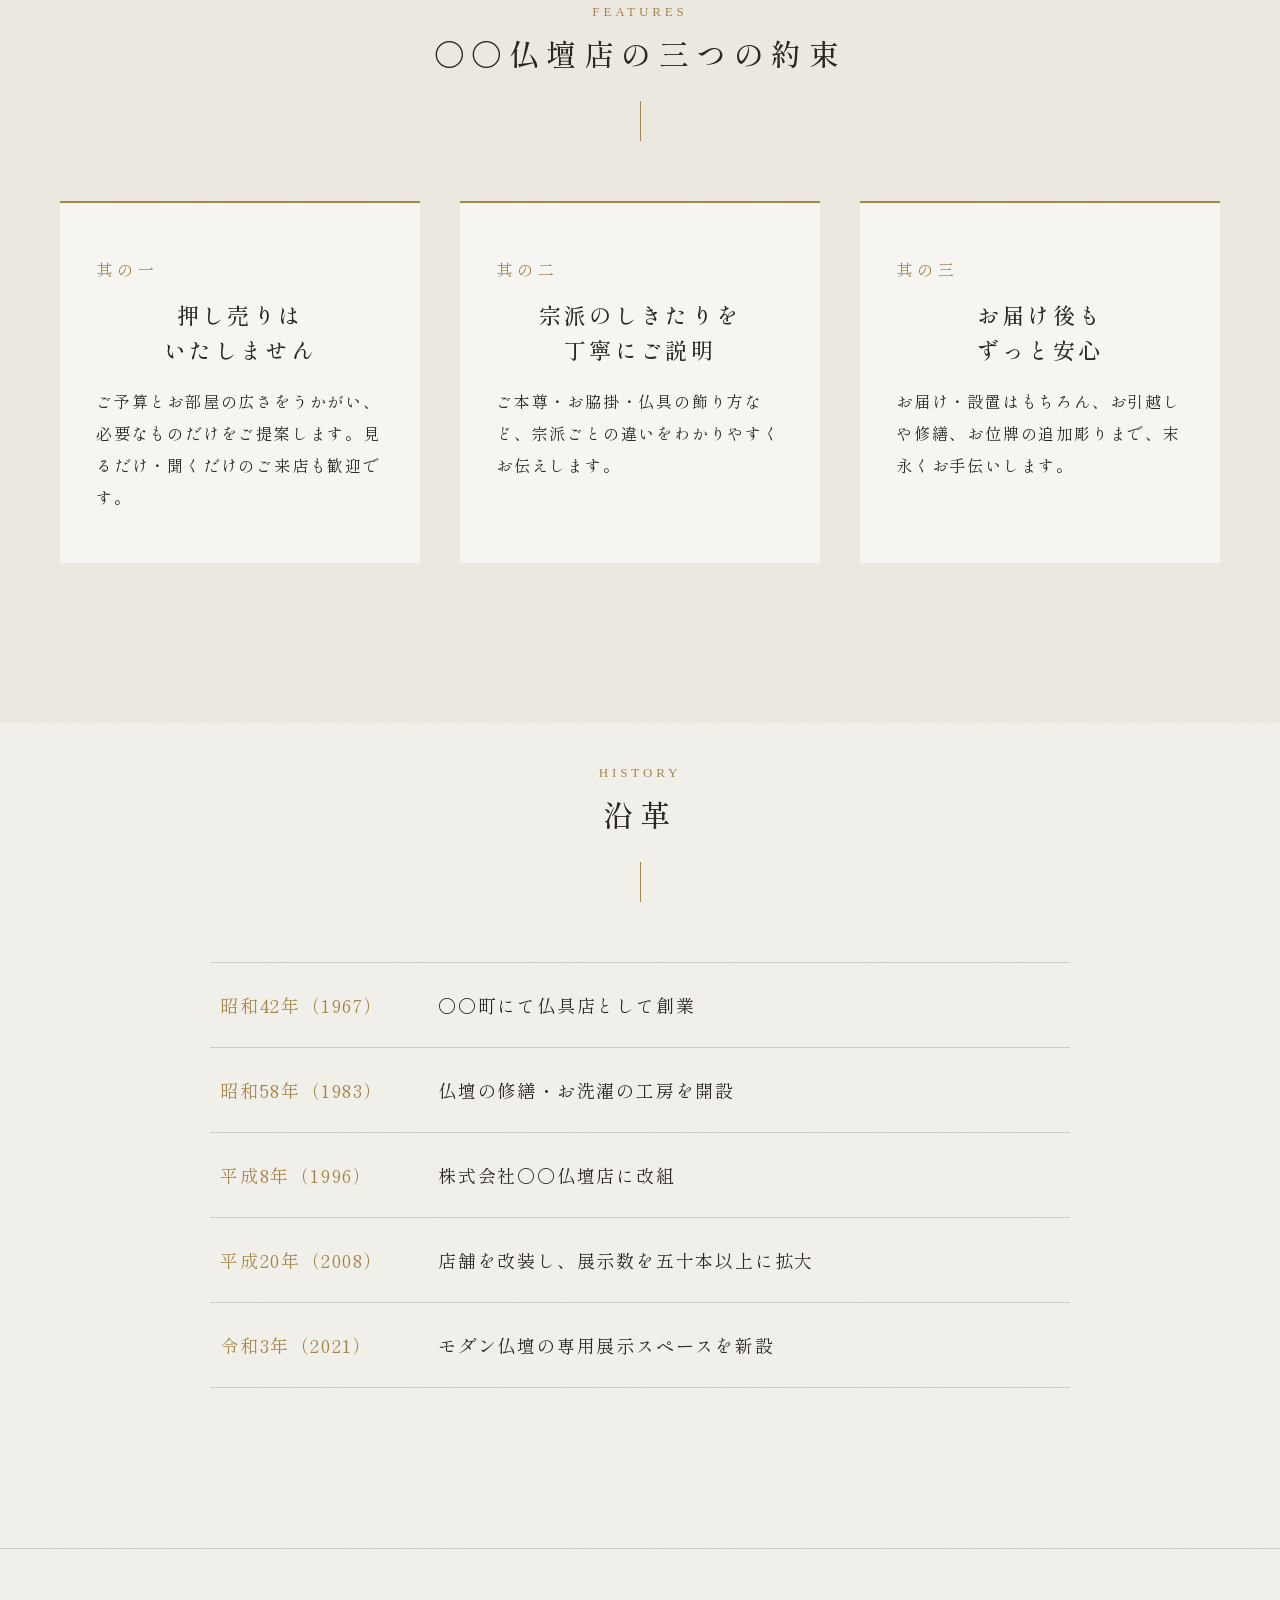
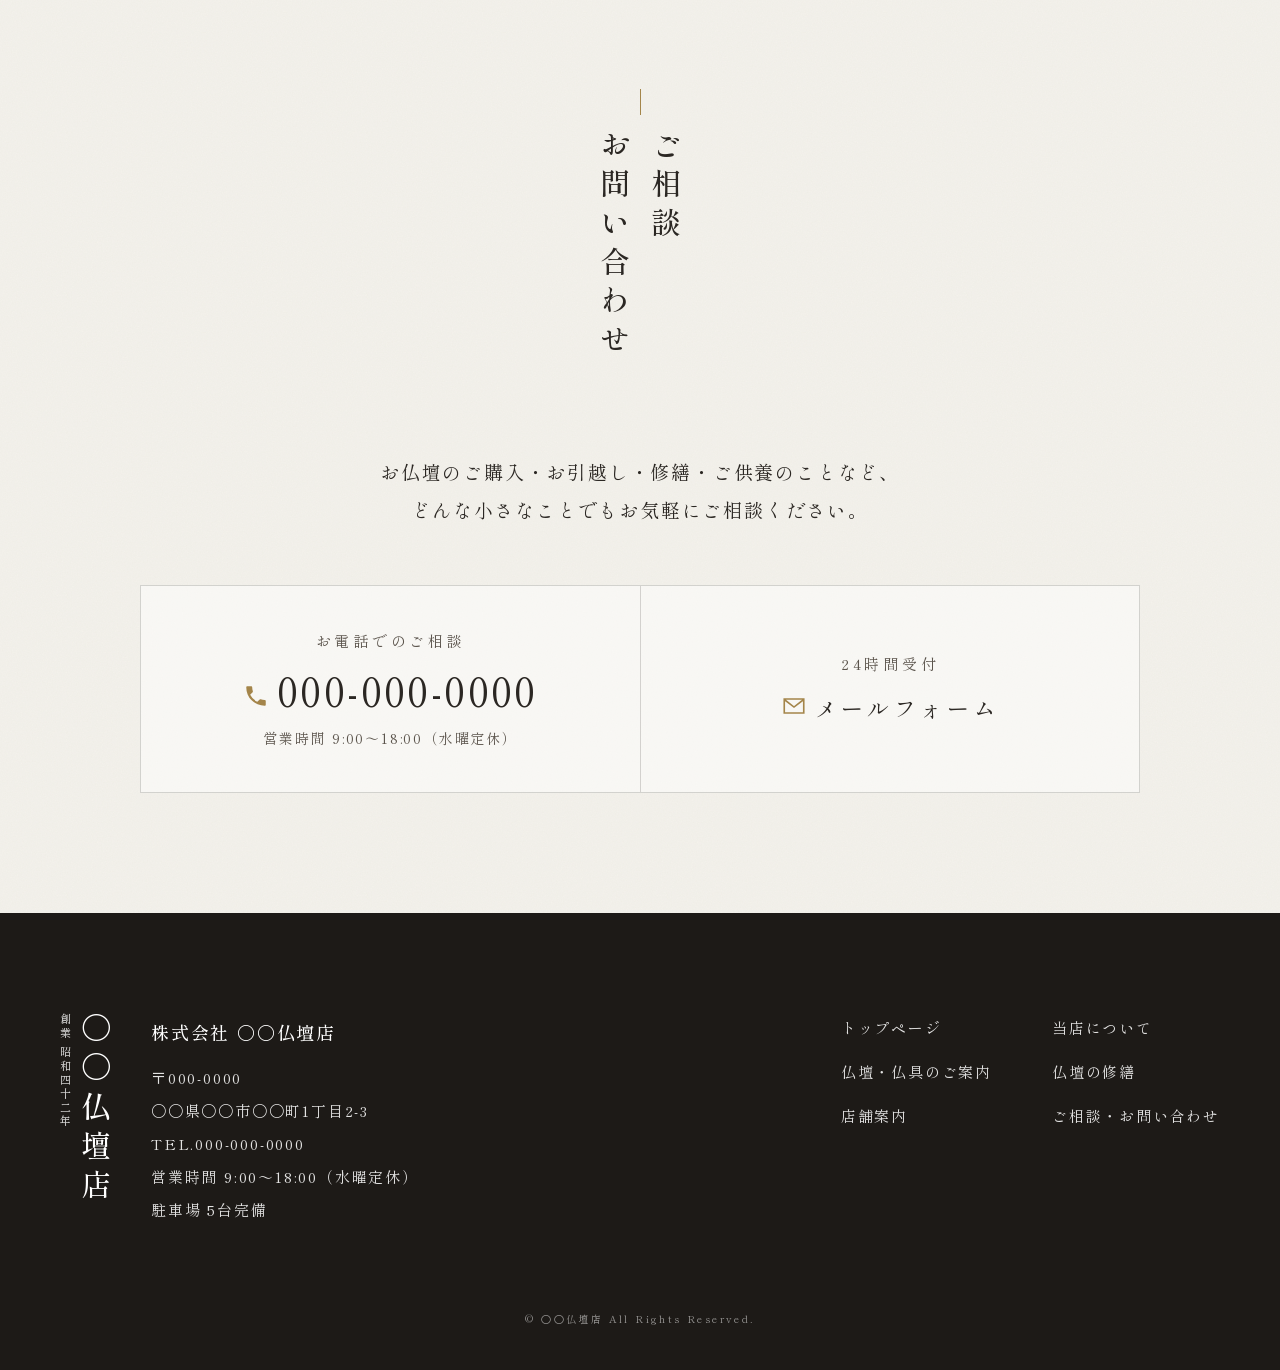
==== commit 08294e1e: "トップに店主ごあいさつを追加し、当店についての写真を店主に差し替え Co-Authored-By: Claude Opus 5.5 <noreply@anthropic.com>" ====
--- a/about/index.html
+++ b/about/index.html
@@ -77,7 +77,7 @@
     <div class="wrapper">
       <h2 class="h-title fade-up"><small>GREETING</small>ごあいさつ</h2>
       <div class="media">
-        <div class="media__img fade-up"><img src="../assets/img/incense.jpg" alt="香炉に立てられたお線香" loading="lazy"></div>
+        <div class="media__img fade-up"><img src="../assets/img/owner.jpg" alt="工房でノミを使い、木を彫る店主" loading="lazy"></div>
         <div class="media__body fade-up delay-1">
           <h3 class="media__title">お仏壇は、<br>家族が手を合わせる場所。</h3>
           <p>昭和四十二年、先代がこの町で小さな仏具店を開いてから、五十余年が経ちました。</p>
--- a/assets/css/style.css
+++ b/assets/css/style.css
@@ -670,3 +670,7 @@
 .signature { text-align: right; margin-top: 2em; }
 .lead strong { font-weight: 600; color: var(--ink); }
 .nowrap { white-space: nowrap; }
+
+/* 店主ごあいさつ（トップ） */
+.owner__link { margin-top: 36px; }
+.owner .media__img img { object-position: 40% 30%; }
